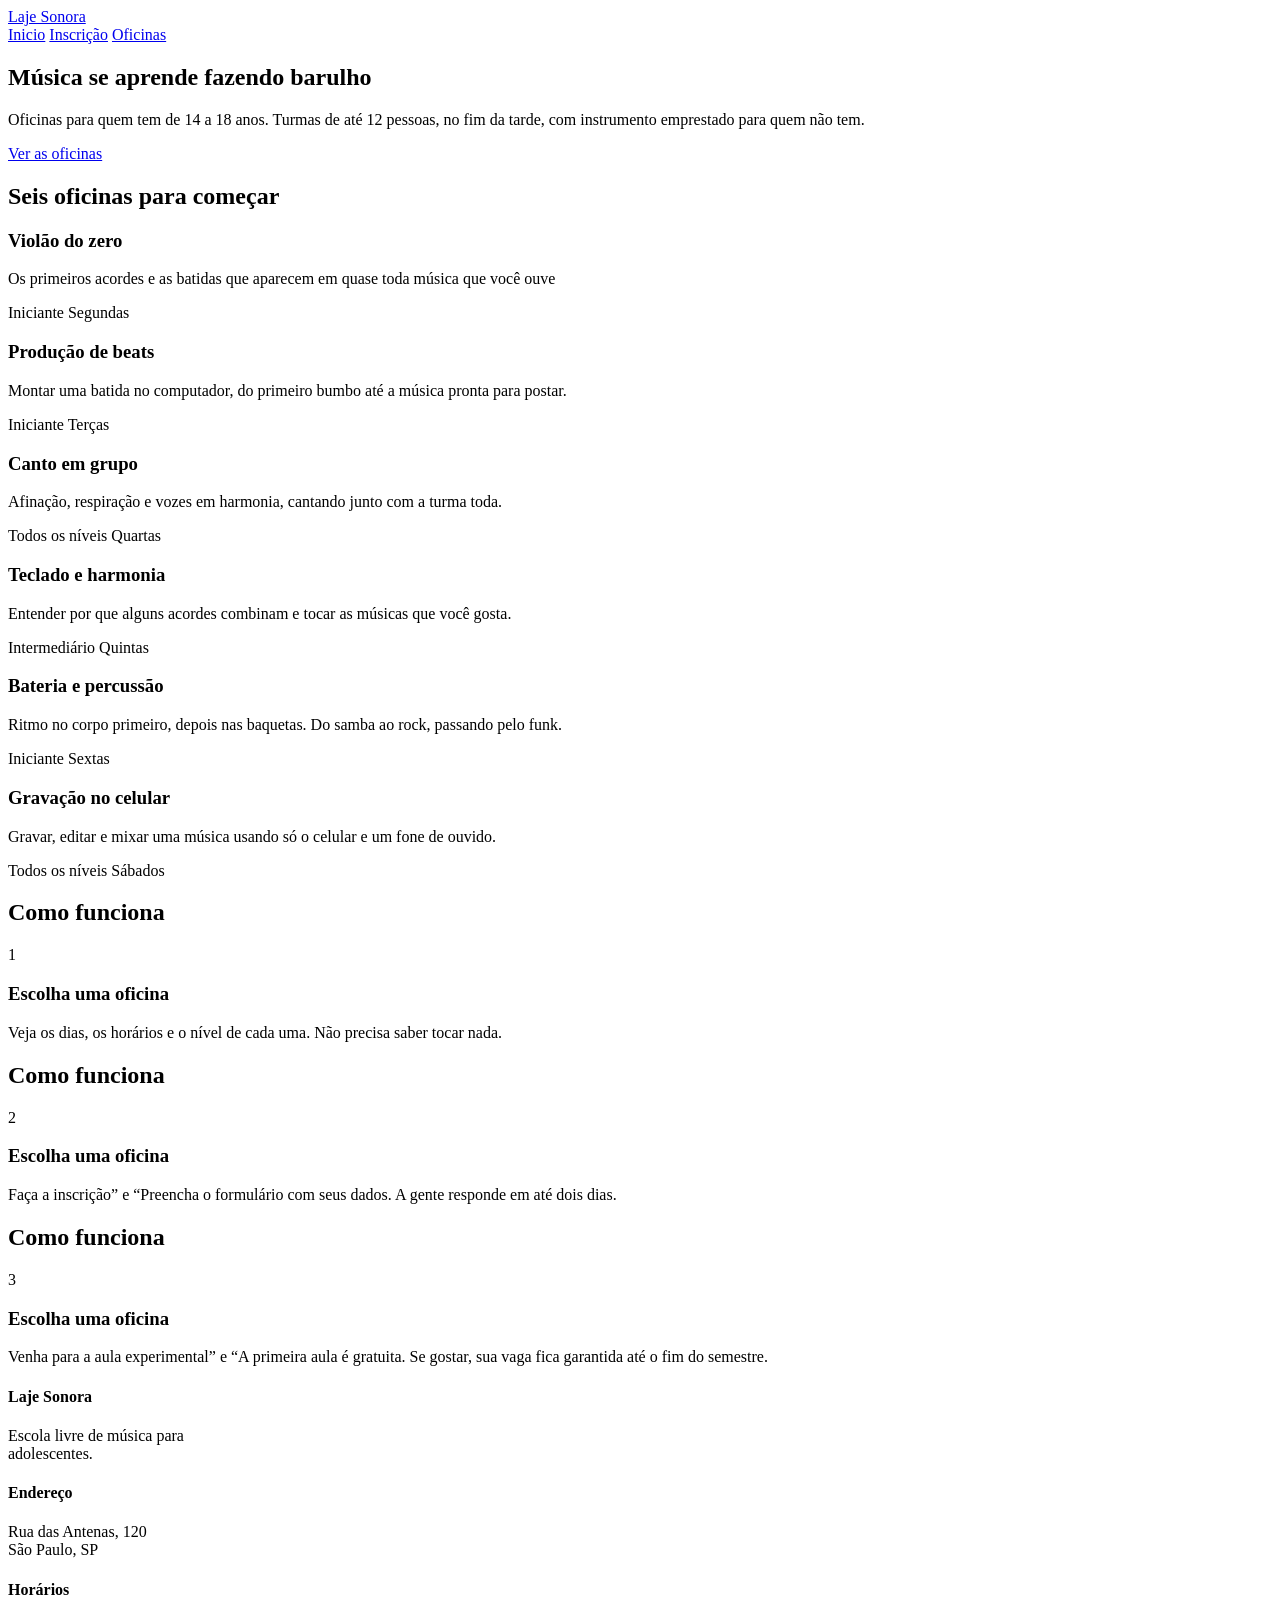
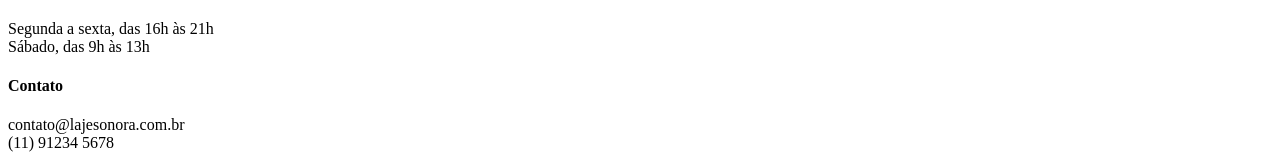
==== index.html @ 726e97ab "Initial commit" ====
<!DOCTYPE html>
<html lang="pt-br">
<head>
    <meta charset="UTF-8">
    <meta name="viewport" content="width=device-width, initial-scale=1.0">

<link rel="preconnect" href="https://fonts.googleapis.com">
<link rel="preconnect" href="https://fonts.gstatic.com" crossorigin>
<link href="https://fonts.googleapis.com/css2?family=Archivo:ital,wght@0,100..900;1,100..900&family=Big+Shoulders:opsz,wght@10..72,100..900&display=swap" rel="stylesheet">

    <link rel="stylesheet" href="index.css">
    <title>Laje Sonora | Início</title>
    
</head>
<body>
    <header class="conteudo topo">
        <a href="index.html" class="logo">Laje Sonora</a>

        <nav class="menu">
            <a class="atual" href="./index.html">Inicio</a>
            <a href="./inscricao.html">Inscrição</a>
            <a href="./oficinas.html">Oficinas</a>
        </nav>
    </header>

    <main>
        <section class="conteudo cartazes">
            <div class="cartaz cartaz-principal">
                <h1>Música se aprende fazendo barulho</h1>
            </div>
            <div class="cartaz cartaz-lateral">
                <p>Oficinas para quem tem de 14 a 18 anos. Turmas de até 12 pessoas, no fim da tarde, com instrumento emprestado para quem não tem.</p>
                <a href="./oficinas.html" class="botao">Ver as oficinas</a>
            </div>
        </section>
        <section class="conteudo secao">
            <h2 class="titulo-secao">Seis oficinas para começar</h2>
            <div class="cards">
                <article class="card">
                    <div class="foto foto-azul"></div>
                    <div class="card-texto">
                        <h3>Violão do zero</h3>
                        <p> Os primeiros acordes e as batidas que aparecem em quase toda música que você ouve</p>
                        <div class="card-info">
                            <span>Iniciante</span>
                            <span>Segundas</span>
                        </div>
                    </div>
                </article>
                <article class="card">
                    <div class="foto foto-amarela"></div>
                    <div class="card-texto">
                        <h3>Produção de beats</h3>
                        <p> Montar uma batida no computador, do primeiro bumbo até a música pronta para postar.</p>
                        <div class="card-info">
                            <span>Iniciante</span>
                            <span>Terças</span>
                        </div>
                    </div>
                </article>
                <article class="card">
                    <div class="foto foto-tinta"></div>
                    <div class="card-texto">
                        <h3>Canto em grupo</h3>
                        <p> Afinação, respiração e vozes em harmonia, cantando junto com a turma toda.</p>
                        <div class="card-info">
                            <span>Todos os níveis</span>
                            <span>Quartas</span>
                        </div>
                    </div>
                </article>
                <article class="card">
                    <div class="foto"></div>
                    <div class="card-texto">
                        <h3>Teclado e harmonia</h3>
                        <p> Entender por que alguns acordes combinam e tocar as músicas que você gosta.</p>
                        <div class="card-info">
                            <span>Intermediário</span>
                            <span>Quintas</span>
                        </div>
                    </div>
                </article>
                <article class="card">
                    <div class="foto foto-azul"></div>
                    <div class="card-texto">
                        <h3>Bateria e percussão</h3>
                        <p>Ritmo no corpo primeiro, depois nas baquetas. Do samba ao rock, passando pelo funk.</p>
                        <div class="card-info">
                            <span>Iniciante</span>
                            <span>Sextas</span>
                        </div>
                    </div>
                </article>
                <article class="card">
                    <div class="foto foto-amarela"></div>
                    <div class="card-texto">
                        <h3>Gravação no celular</h3>
                        <p> Gravar, editar e mixar uma música usando só o celular e um fone de ouvido.</p>
                        <div class="card-info">
                            <span>Todos os níveis</span>
                            <span>Sábados</span>
                        </div>
                    </div>
                </article>
                
            </div>
        </section>
    
    
     <section class="conteudo e secao">
        <h2 class="titulo-secao">Como funciona</h2>
     <div class="passos">
     <div class="passo">
        <p class="passo-numero">1</p>
        <h3>Escolha uma oficina</h3>
        <p>Veja os dias, os horários e o nível de cada uma. Não precisa saber tocar nada.</p>
      </div>
     </div>
     </section>
     <section class="conteudo e secao">
        <h2 class="titulo-secao">Como funciona</h2>
     <div class="passos">
     <div class="passo">
        <p class="passo-numero">2</p>
        <h3>Escolha uma oficina</h3>
        <p>Faça a inscrição” e “Preencha o formulário com seus dados. A gente responde em até dois dias.</p>
     </div>
     </div>
     </section>
     <section class="conteudo e secao">
        <h2 class="titulo-secao">Como funciona</h2>
     <div class="passos">
     <div class="passo">
        <p class="passo-numero">3</p>
        <h3>Escolha uma oficina</h3>
        <p>Venha para a aula experimental” e “A primeira aula é gratuita. Se gostar, sua vaga fica garantida até o fim do semestre.</p>
     </div>
     </div>
     </section>
 </main>  
 
 <footer class="rodape">
    <div class="conteudo rodape-colunas">
      <div class="rodape-coluna">
        <h4>Laje Sonora</h4>
        <p>Escola livre de música para <br> adolescentes.</p>
       </div>
    </div>
    <div class="rodape-coluna">
        <h4>Endereço</h4>
        <p>Rua das Antenas, 120 <br>São Paulo, SP</p>
       </div>
       <div class="rodape-coluna">
        <h4>Horários</h4>
        <p>Segunda a sexta, das 16h às 21h  <br>Sábado, das 9h às 13h</p>
       </div>
       <div class="rodape-coluna">
        <h4>Contato</h4>
        <p>contato@lajesonora.com.br  <br>(11) 91234 5678</p>
       </div>

 </footer>
</body>
</html>
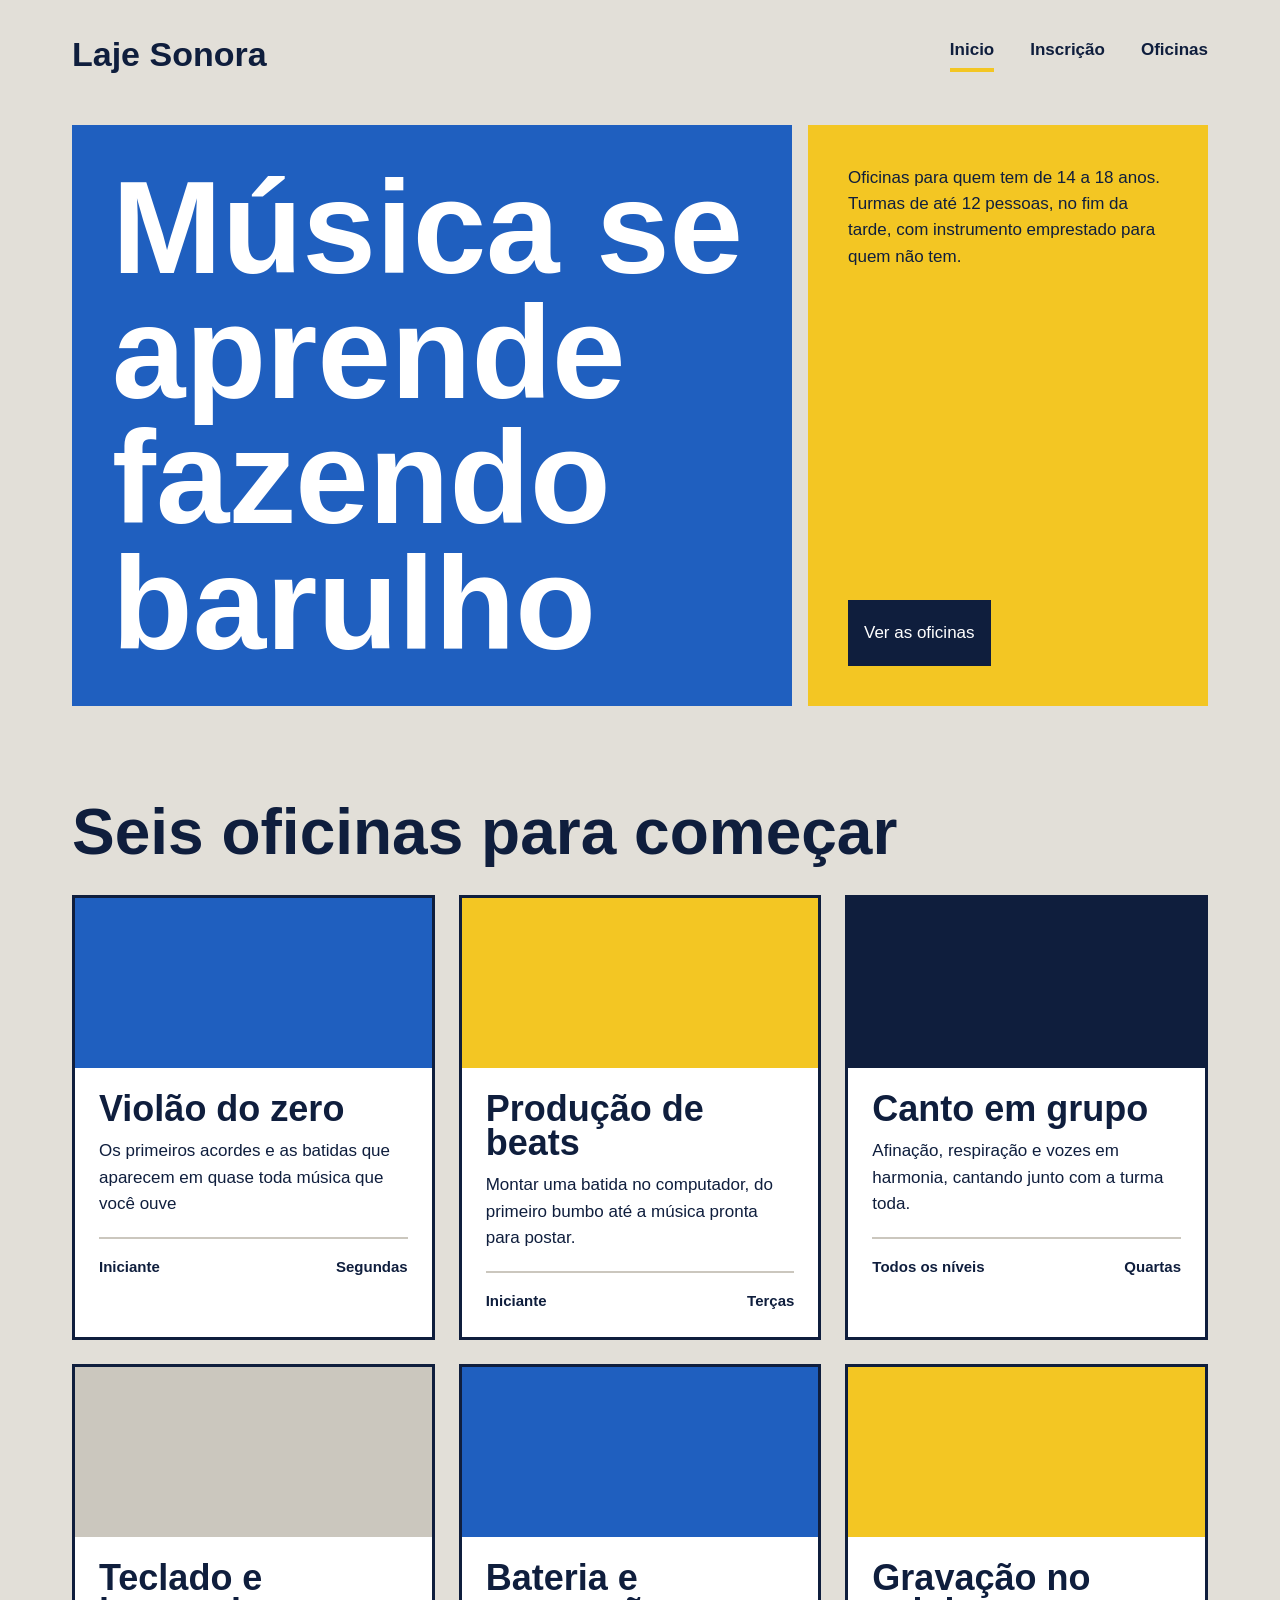
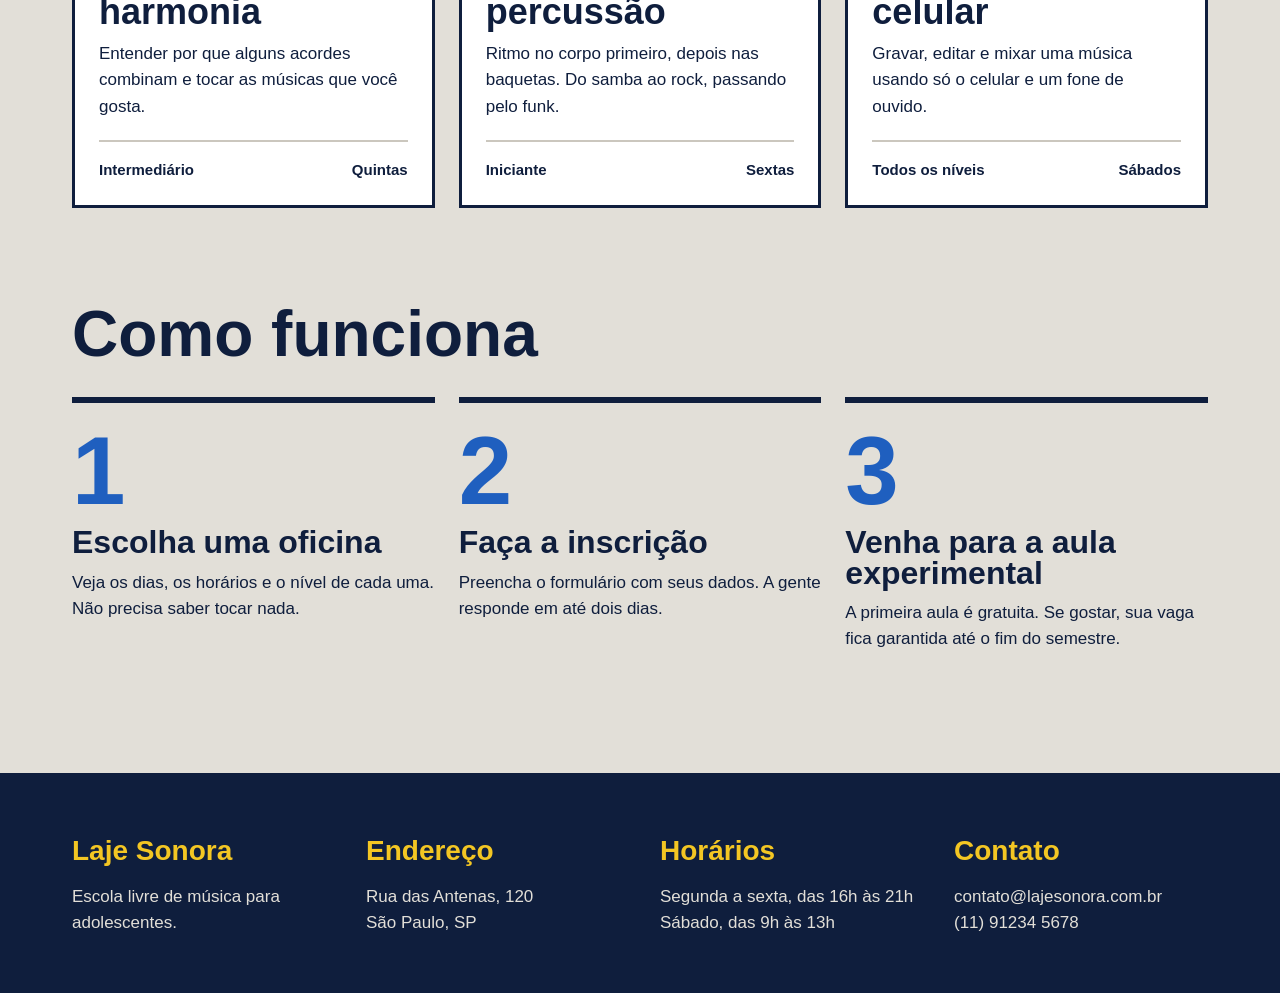
==== commit 16019415: "Página inicial pronta" ====
--- a/index.html
+++ b/index.html
@@ -107,58 +107,53 @@
         </section>
     
     
-     <section class="conteudo e secao">
-        <h2 class="titulo-secao">Como funciona</h2>
-     <div class="passos">
-     <div class="passo">
-        <p class="passo-numero">1</p>
-        <h3>Escolha uma oficina</h3>
-        <p>Veja os dias, os horários e o nível de cada uma. Não precisa saber tocar nada.</p>
-      </div>
-     </div>
-     </section>
-     <section class="conteudo e secao">
-        <h2 class="titulo-secao">Como funciona</h2>
-     <div class="passos">
-     <div class="passo">
-        <p class="passo-numero">2</p>
-        <h3>Escolha uma oficina</h3>
-        <p>Faça a inscrição” e “Preencha o formulário com seus dados. A gente responde em até dois dias.</p>
-     </div>
-     </div>
-     </section>
-     <section class="conteudo e secao">
-        <h2 class="titulo-secao">Como funciona</h2>
-     <div class="passos">
-     <div class="passo">
-        <p class="passo-numero">3</p>
-        <h3>Escolha uma oficina</h3>
-        <p>Venha para a aula experimental” e “A primeira aula é gratuita. Se gostar, sua vaga fica garantida até o fim do semestre.</p>
-     </div>
-     </div>
-     </section>
+        <section class="conteudo secao">
+            <h2 class="titulo-secao">Como funciona</h2>
+            
+            <div class="passos">
+              <div class="passo">
+                <p class="passo-numero">1</p>
+                <h3>Escolha uma oficina</h3>
+                <p>Veja os dias, os horários e o nível de cada uma. Não precisa saber tocar nada.</p>
+              </div>
+          
+              <div class="passo">
+                <p class="passo-numero">2</p>
+                <h3>Faça a inscrição</h3>
+                <p>Preencha o formulário com seus dados. A gente responde em até dois dias.</p>
+              </div>
+          
+              <div class="passo">
+                <p class="passo-numero">3</p>
+                <h3>Venha para a aula experimental</h3>
+                <p>A primeira aula é gratuita. Se gostar, sua vaga fica garantida até o fim do semestre.</p>
+              </div>
+            </div>
+          </section>
  </main>  
  
  <footer class="rodape">
     <div class="conteudo rodape-colunas">
       <div class="rodape-coluna">
         <h4>Laje Sonora</h4>
-        <p>Escola livre de música para <br> adolescentes.</p>
-       </div>
+        <p>Escola livre de música para adolescentes.</p>
+      </div>
+  
+      <div class="rodape-coluna">
+        <h4>Endereço</h4>
+        <p>Rua das Antenas, 120<br>São Paulo, SP</p>
+      </div>
+  
+      <div class="rodape-coluna">
+        <h4>Horários</h4>
+        <p>Segunda a sexta, das 16h às 21h<br>Sábado, das 9h às 13h</p>
+      </div>
+  
+      <div class="rodape-coluna">
+        <h4>Contato</h4>
+        <p>contato@lajesonora.com.br<br>(11) 91234 5678</p>
+      </div>
     </div>
-    <div class="rodape-coluna">
-        <h4>Endereço</h4>
-        <p>Rua das Antenas, 120 <br>São Paulo, SP</p>
-       </div>
-       <div class="rodape-coluna">
-        <h4>Horários</h4>
-        <p>Segunda a sexta, das 16h às 21h  <br>Sábado, das 9h às 13h</p>
-       </div>
-       <div class="rodape-coluna">
-        <h4>Contato</h4>
-        <p>contato@lajesonora.com.br  <br>(11) 91234 5678</p>
-       </div>
-
- </footer>
+  </footer>
 </body>
 </html>
--- a/index.css
+++ b/index.css
@@ -0,0 +1,212 @@
+*{
+    margin: 0px;
+    padding: 0px;
+    box-sizing: border-box;
+}
+:root{
+    --concreto: #E2DFD8;
+    --concreto-escuro: #CBC7BE;
+    --tinta: #0F1E3D;
+    --caixa-dagua: #1F5FBF;
+    --fita: #F3C623;
+    --branco: #FFFFFF;
+    --fonte-cartaz: "Big Shoulders", "Arial Narrow", sans-serif;
+    --fonte-texto: "Archivo", Arial,  sans-serif;
+}
+body{
+    background-color: #E2DFD8;
+    color: #0F1E3D;
+    font-family: var(--fonte-texto);
+    font-size: 17px;
+    line-height: 1.55;
+}
+a{
+ color: inherit
+}
+h1, h2, h3{
+    font-family: var(--fonte-cartaz);
+    font-weight: 900;
+    line-height: 0.95;
+}
+.conteudo{
+    margin-inline: auto;
+    max-width: 1200px;
+    padding-inline: 32px;
+
+}
+.topo{
+    padding-block: 28px;
+    display: flex;
+    justify-content: space-between;
+    align-items: center;
+
+}
+.logo{
+    font-family: var(--fonte-cartaz);
+    font-size: 34px;
+    font-weight: 900;
+    text-decoration: none;
+}
+.menu{
+    display: flex;
+    gap: 36px;
+}
+.menu a{
+    font-weight: 600;
+    text-decoration: none;
+    border-bottom: 4px solid transparent;
+    padding-bottom: 4px;
+}
+.menu a:hover{
+    border-bottom-color: var(--tinta);
+    
+}
+.menu a.atual{
+    border-bottom-color:var(--fita) ;
+}
+.cartazes{
+    margin-top: 16px;
+    display: flex;
+    flex-direction: row;
+    gap: 16px;
+}
+.cartaz{
+    padding: 40px;
+}
+.cartaz-principal{
+    background-color: var(--caixa-dagua);
+    color: var(--branco);
+    flex: 2;
+
+}
+.cartaz-principal h1{
+    font-size: 132px;
+    max-width: 9ch;
+    
+}
+.cartaz-lateral{
+    background-color: var(--fita);
+    flex: 1;
+    display: flex;
+    flex-direction: column;
+    justify-content: space-between;
+    gap: 32px;
+    align-items: flex-start;
+
+}
+.coluna-lateral p{
+    font-size: 22px;
+    font-weight: 600;
+    line-height: 1.3;
+}
+.botao{
+    background-color: var(--tinta);
+    color: var(--branco);
+    font-weight: 700;
+    text-decoration: none;
+    padding-inline: 16px;
+    padding-block: 20px;
+    border: none;
+    font: var(--fonte-texto);
+    cursor: pointer;
+}
+.botao:hover{
+    background-color: var(--caixa-dagua);
+    color: var();
+}
+.secao{
+    margin-top: 96px;
+
+}
+.titulo-secao{
+    font-size: 64px;
+    margin-bottom: 32px;
+}
+.cards{
+    display: flex;
+    flex-wrap: wrap;
+    gap: 24px;
+   
+}
+.card{
+    background-color: var(--branco);
+    border: 3px solid var(--tinta);
+    flex: 1 1 340px;
+}
+.card .foto{
+    height: 170px;
+}
+.foto{
+    background-color: var(--concreto-escuro);
+}
+.foto-azul{
+    background-color: var(--caixa-dagua);
+}
+.foto-amarela{
+    background-color: var(--fita);
+}
+.foto-tinta{
+    background-color: var(--tinta);
+}
+.card-texto{
+    padding: 24px;
+}
+.card h3{
+    font-size: 36px;
+    margin-bottom: 12px;
+}
+.card-info{
+    margin-top: 20px;
+    padding-top: 16px;
+    border-top: 2px solid var(--concreto-escuro);
+    font-weight: 600;
+    font-size: 15px          ;
+    justify-content: space-between;
+    display: flex;
+}
+.passos{
+    display: flex;
+    gap: 24PX;
+   
+
+}
+.passo{
+  border-top: 6px solid var(--tinta);
+  padding-top: 20px;
+  flex: 1;
+}
+.passo-numero{
+    font-family: var(--fonte-cartaz);
+    font-size: 96px;
+    font-weight: 900;
+    line-height: 1;
+    color: var(--caixa-dagua);
+}
+.passo h3{
+    font-size: 32px;
+   margin-block: 8px 12px;
+    
+}
+.rodape{
+   margin-top: 120px;
+   background-color: var(--tinta);
+   color: var(--concreto);
+   padding-top: 56px;
+   padding-bottom: 56px;
+
+}
+.rodape-colunas{
+    display: flex;
+    gap: 40px;
+}
+.rodape-coluna{
+    flex: 1;
+}
+.rodape h4{
+    font-family: var(--fonte-cartaz);
+    font-size: 28px;
+    color: var(--fita);
+    margin-bottom: 12px;
+
+
+}
